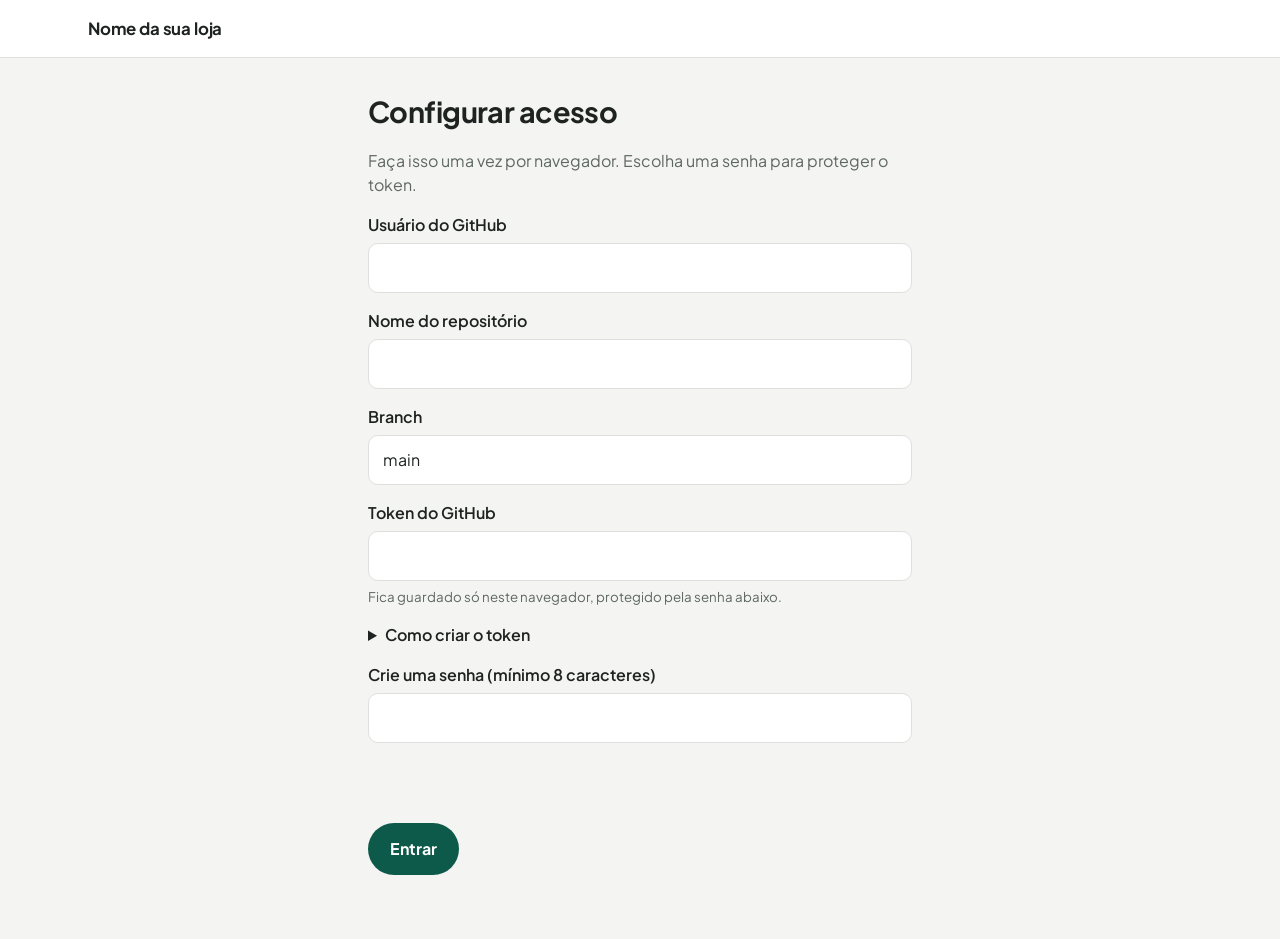
==== admin.html @ 39fffdae "adicionada novos scripts para facilitar o cadastro de produtos" ====
<!doctype html>
<html lang="pt-BR">
<head>
  <meta charset="utf-8">
  <meta name="viewport" content="width=device-width, initial-scale=1">
  <meta name="robots" content="noindex">
  <title>Administração</title>
  <link rel="preconnect" href="https://fonts.googleapis.com">
  <link rel="preconnect" href="https://fonts.gstatic.com" crossorigin>
  <link href="https://fonts.googleapis.com/css2?family=Plus+Jakarta+Sans:wght@500;600;700;800&display=swap" rel="stylesheet">
  <link rel="stylesheet" href="css/style.css">
</head>
<body>
  <header class="cabecalho">
    <div class="conteudo">
      <a class="marca" href="index.html" id="loja-nome">Catálogo</a>
    </div>
  </header>

  <main class="conteudo admin">

    <!-- Tela 1: entrada (primeiro acesso ou senha) -->
    <section id="tela-entrada" hidden>
      <h1 id="entrada-titulo"></h1>
      <p id="entrada-texto"></p>
      <form id="form-entrada">
        <div id="campos-config">
          <div class="campo"><label for="dono">Usuário do GitHub</label><input id="dono" autocomplete="off"></div>
          <div class="campo"><label for="repo">Nome do repositório</label><input id="repo" autocomplete="off"></div>
          <div class="campo"><label for="branch">Branch</label><input id="branch" value="main" autocomplete="off"></div>
          <div class="campo">
            <label for="token">Token do GitHub</label>
            <input id="token" type="password" autocomplete="off">
            <small>Fica guardado só neste navegador, protegido pela senha abaixo.</small>
          </div>
          <details>
            <summary>Como criar o token</summary>
            <ol>
              <li>No GitHub, abra Settings &gt; Developer settings &gt; Personal access tokens &gt; Fine-grained tokens.</li>
              <li>Clique em Generate new token e escolha Only select repositories, marcando só o repositório do catálogo.</li>
              <li>Em Repository permissions, deixe Contents como Read and write.</li>
              <li>Gere o token e cole aqui.</li>
            </ol>
          </details>
        </div>
        <div class="campo">
          <label for="senha" id="rotulo-senha">Senha</label>
          <input id="senha" type="password" autocomplete="current-password" required>
        </div>
        <p id="entrada-erro" class="erro" role="alert"></p>
        <div class="acoes">
          <button class="botao" id="entrar" type="submit">Entrar</button>
          <button class="botao botao-sec" id="reconfigurar" type="button" hidden>Reconfigurar acesso</button>
        </div>
      </form>
    </section>

    <!-- Tela 2: painel -->
    <section id="tela-painel" hidden>
      <h1>Painel</h1>
      <p id="painel-resumo"></p>
      <div class="acoes">
        <button class="botao" id="abrir-form" type="button">Adicionar produto</button>
        <button class="botao botao-sec" id="sair" type="button">Sair</button>
      </div>
    </section>

    <!-- Tela 3: novo produto -->
    <section id="tela-form" hidden>
      <h1>Novo produto</h1>
      <form id="form-produto">
        <div class="campo"><label for="nome">Título</label><input id="nome" maxlength="80" required></div>
        <div class="campo"><label for="descricao">Descrição</label><textarea id="descricao" rows="5" maxlength="1000"></textarea></div>
        <div class="campo">
          <label for="categoria">Categoria</label>
          <input id="categoria" list="lista-categorias" maxlength="40" required>
          <datalist id="lista-categorias"></datalist>
          <small>Escolha uma existente ou digite uma nova.</small>
        </div>
        <div class="campo"><label for="preco">Preço</label><input id="preco" inputmode="decimal" placeholder="89,90" required></div>
        <div class="campo">
          <label for="fotos">Fotos</label>
          <input id="fotos" type="file" accept="image/*" multiple required>
          <small>De 1 a 8 fotos. A primeira é a capa do catálogo.</small>
          <div class="previa" id="previa"></div>
        </div>
        <p id="form-status" class="status" role="status"></p>
        <p id="form-erro" class="erro" role="alert"></p>
        <div class="acoes">
          <button class="botao" id="publicar" type="submit">Publicar produto</button>
          <button class="botao botao-sec" id="cancelar" type="button">Cancelar</button>
        </div>
      </form>
    </section>
  </main>

  <script src="js/produtos.js"></script>
  <script src="js/admin.js"></script>
</body>
</html>
---- css/style.css ----
/* ==========================================================
   Para mudar o visual, altere as variáveis abaixo.
   ========================================================== */
:root {
  --fundo: #F4F5F3;
  --superficie: #FFFFFF;
  --texto: #1E2321;
  --texto-suave: #5E6762;
  --destaque: #0E5A4A;       /* cor do preço e dos destaques */
  --borda: #DDE1DE;
  --foto-vazia: #E3E7E4;
  --ajuste-foto: cover;      /* use "contain" para mostrar a foto inteira, sem cortar */
  --margem: clamp(16px, 4vw, 48px);
  --raio: 14px;
  font-family: "Plus Jakarta Sans", system-ui, -apple-system, "Segoe UI", Roboto, sans-serif;
}

* { box-sizing: border-box; }

[hidden] { display: none !important; }

body {
  margin: 0;
  background: var(--fundo);
  color: var(--texto);
  line-height: 1.5;
  -webkit-font-smoothing: antialiased;
}

img { display: block; max-width: 100%; }
a { color: inherit; }

.conteudo {
  max-width: 1200px;
  margin-inline: auto;
  padding-inline: var(--margem);
}

main { padding-bottom: 64px; }

/* ---------- Cabeçalho ---------- */
.cabecalho {
  background: var(--superficie);
  border-bottom: 1px solid var(--borda);
}
.cabecalho .conteudo { padding-block: 16px; }
.marca {
  font-weight: 700;
  font-size: 1.05rem;
  letter-spacing: -0.01em;
  text-decoration: none;
}

/* ---------- Abertura ---------- */
.hero { padding-block: clamp(32px, 7vw, 72px) clamp(8px, 2vw, 24px); }
.hero h1 {
  margin: 0 0 12px;
  max-width: 14ch;
  font-size: clamp(2.2rem, 6vw, 4rem);
  font-weight: 800;
  line-height: 1.05;
  letter-spacing: -0.03em;
}
.hero p {
  margin: 0;
  max-width: 46ch;
  color: var(--texto-suave);
  font-size: 1.05rem;
}

/* ---------- Categorias e carrossel ---------- */
.categoria { padding-top: clamp(24px, 5vw, 48px); }

.categoria-topo {
  display: flex;
  align-items: center;
  justify-content: space-between;
  gap: 16px;
  margin-bottom: 16px;
}
.categoria h2 {
  margin: 0;
  font-size: 1.35rem;
  letter-spacing: -0.02em;
}

.setas { display: flex; gap: 8px; }

.seta {
  display: grid;
  place-items: center;
  width: 40px;
  height: 40px;
  padding: 0;
  border: 1px solid var(--borda);
  border-radius: 50%;
  background: var(--superficie);
  color: var(--texto);
  cursor: pointer;
}
.seta:disabled { opacity: 0.35; cursor: default; }
.seta:focus-visible,
.miniatura:focus-visible,
.voltar:focus-visible,
.marca:focus-visible,
.slides:focus-visible {
  outline: 3px solid var(--destaque);
  outline-offset: 3px;
}

.trilho {
  display: flex;
  gap: clamp(12px, 2vw, 20px);
  margin: 0 calc(var(--margem) * -1);
  padding: 0 var(--margem) 8px;
  list-style: none;
  overflow-x: auto;
  scroll-snap-type: x proximity;
  scroll-padding-inline: var(--margem);
  scrollbar-width: none;
}
.trilho::-webkit-scrollbar { display: none; }

.item {
  flex: 0 0 clamp(160px, 44vw, 270px);
  scroll-snap-align: start;
}

.produto {
  display: block;
  text-decoration: none;
}
.produto:focus-visible {
  outline: 3px solid var(--destaque);
  outline-offset: 4px;
  border-radius: var(--raio);
}

.foto {
  aspect-ratio: 4 / 5;
  overflow: hidden;
  border-radius: var(--raio);
  background: var(--foto-vazia);
}
.foto img {
  width: 100%;
  height: 100%;
  object-fit: var(--ajuste-foto);
}

.produto h3 {
  margin: 12px 0 2px;
  font-size: 1rem;
  font-weight: 600;
}

.preco {
  margin: 0;
  font-weight: 700;
  color: var(--destaque);
}

/* ---------- Página do produto ---------- */
.detalhe { padding-top: 20px; }

.voltar {
  display: inline-flex;
  align-items: center;
  gap: 6px;
  margin-bottom: 12px;
  padding: 8px 0;
  color: var(--texto-suave);
  font-weight: 600;
  text-decoration: none;
}
.voltar:hover { color: var(--texto); }

.produto-layout { display: grid; gap: 24px; }

.palco { position: relative; }

.slides {
  display: flex;
  overflow-x: auto;
  scroll-snap-type: x mandatory;
  scrollbar-width: none;
  border-radius: var(--raio);
  background: var(--foto-vazia);
}
.slides::-webkit-scrollbar { display: none; }

.slide {
  flex: 0 0 100%;
  aspect-ratio: 4 / 5;
  margin: 0;
  scroll-snap-align: center;
}
.slide img {
  width: 100%;
  height: 100%;
  object-fit: var(--ajuste-foto);
}

.palco .seta {
  position: absolute;
  top: 50%;
  transform: translateY(-50%);
}
.seta-ant { left: 12px; }
.seta-prox { right: 12px; }

.miniaturas {
  display: flex;
  gap: 10px;
  margin-top: 12px;
  padding: 3px;
  overflow-x: auto;
}
.miniatura {
  flex: 0 0 68px;
  aspect-ratio: 1;
  padding: 0;
  overflow: hidden;
  border: 2px solid transparent;
  border-radius: 10px;
  background: var(--foto-vazia);
  cursor: pointer;
}
.miniatura[aria-current="true"] { border-color: var(--destaque); }
.miniatura img {
  width: 100%;
  height: 100%;
  object-fit: cover;
}

.info h1 {
  margin: 0 0 8px;
  font-size: clamp(1.8rem, 4vw, 2.6rem);
  line-height: 1.1;
  letter-spacing: -0.02em;
}
.info .preco { font-size: clamp(1.6rem, 3.5vw, 2.2rem); }

.aviso { padding-block: 24px; }
.aviso h1 { margin: 0 0 8px; font-size: 1.6rem; }
.aviso p { margin: 0; color: var(--texto-suave); }

@media (max-width: 859px) {
  /* No celular a pessoa desliza a foto com o dedo */
  .palco .seta { display: none; }
}

@media (min-width: 860px) {
  .produto-layout {
    grid-template-columns: minmax(0, 1.2fr) minmax(0, 1fr);
    gap: 56px;
    align-items: start;
  }
  .info { position: sticky; top: 32px; }
}

/* ---------- Descrição, WhatsApp e avisos ---------- */
.numero-item { margin: 0 0 4px; color: var(--texto-suave); font-size: 0.9rem; font-weight: 600; }
.descricao { margin: 16px 0 0; max-width: 60ch; color: var(--texto-suave); white-space: pre-line; }
.botao-whatsapp, .botao {
  display: inline-flex; align-items: center; justify-content: center;
  margin-top: 24px; padding: 14px 22px; border: 0; border-radius: 999px;
  background: var(--destaque); color: #fff; font: inherit; font-weight: 700;
  text-decoration: none; cursor: pointer;
}
.botao:disabled { opacity: 0.55; cursor: default; }
.botao-sec { background: transparent; color: var(--texto); border: 1px solid var(--borda); }
.botao-whatsapp:focus-visible, .botao:focus-visible { outline: 3px solid var(--destaque); outline-offset: 3px; }
.aviso-vazio { padding-block: 32px; color: var(--texto-suave); }

/* ---------- Admin ---------- */
.admin { max-width: 640px; padding-top: 32px; }
.admin h1 { margin: 0 0 8px; font-size: 1.8rem; letter-spacing: -0.02em; }
.admin p { color: var(--texto-suave); }
.campo { display: grid; gap: 6px; margin-top: 16px; }
.campo label { font-weight: 600; }
.campo input, .campo textarea {
  width: 100%; padding: 12px 14px; border: 1px solid var(--borda); border-radius: 10px;
  background: var(--superficie); color: var(--texto); font: inherit;
}
.campo input:focus-visible, .campo textarea:focus-visible { outline: 3px solid var(--destaque); outline-offset: 1px; }
.campo small { color: var(--texto-suave); }
.acoes { display: flex; flex-wrap: wrap; gap: 12px; }
.erro { color: #B42318; font-weight: 600; min-height: 1.5em; }
.status { min-height: 1.5em; font-weight: 600; color: var(--destaque); }
.previa { display: flex; flex-wrap: wrap; gap: 8px; margin-top: 8px; }
.previa img { width: 72px; height: 72px; object-fit: cover; border-radius: 10px; }
.admin details { margin-top: 16px; color: var(--texto-suave); }
.admin summary { cursor: pointer; font-weight: 600; color: var(--texto); }
.admin ol { padding-left: 20px; }
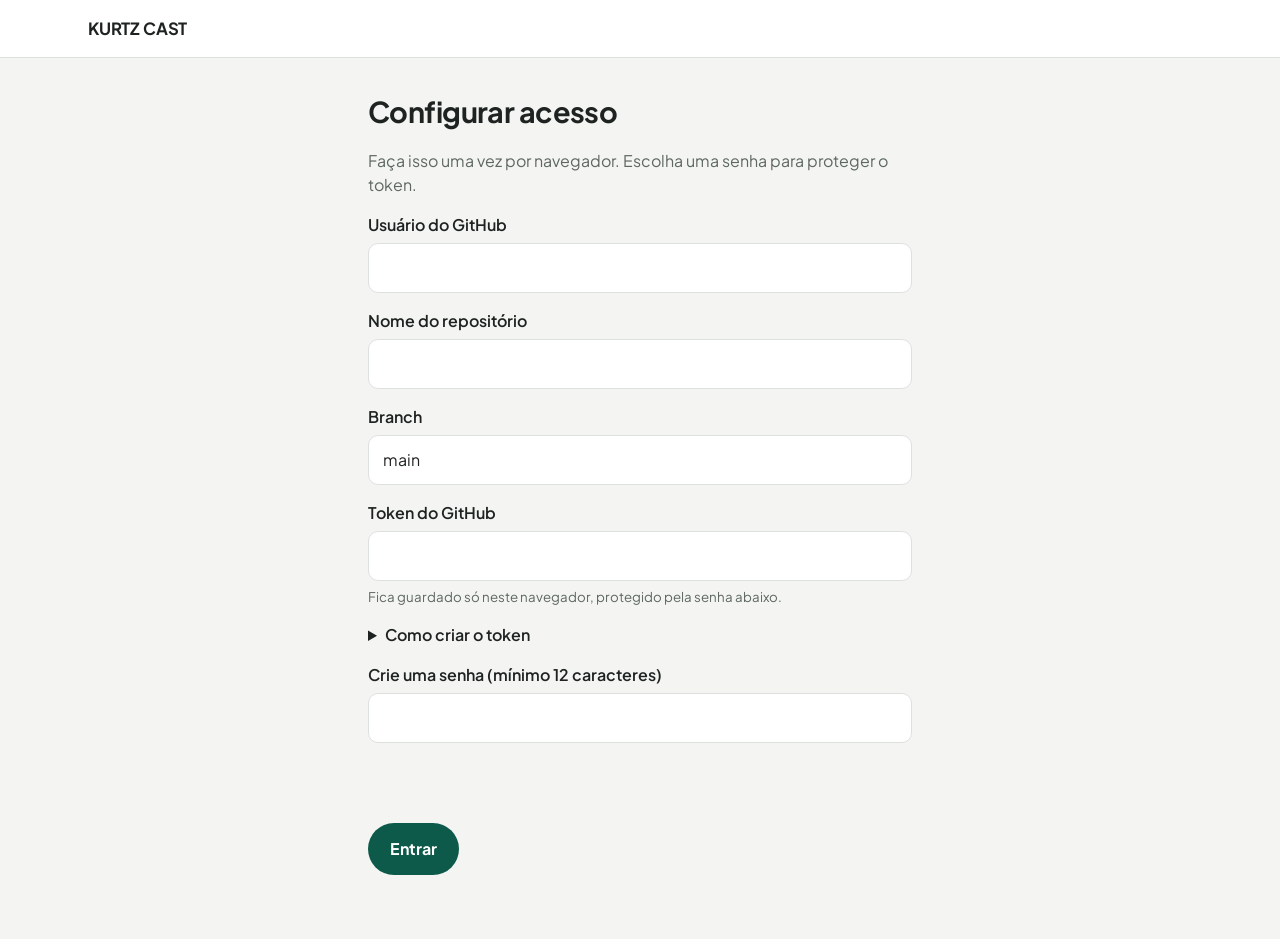
==== commit 779f08ec: "adicionado campo para preencher link do fornecedor e para apagar/editar itens" ====
--- a/admin.html
+++ b/admin.html
@@ -63,11 +63,13 @@
         <button class="botao" id="abrir-form" type="button">Adicionar produto</button>
         <button class="botao botao-sec" id="sair" type="button">Sair</button>
       </div>
+      <h2 id="titulo-lista" hidden>Produtos cadastrados</h2>
+      <ul id="lista-produtos" class="lista-admin"></ul>
     </section>
 
     <!-- Tela 3: novo produto -->
     <section id="tela-form" hidden>
-      <h1>Novo produto</h1>
+      <h1 id="form-titulo">Novo produto</h1>
       <form id="form-produto">
         <div class="campo"><label for="nome">Título</label><input id="nome" maxlength="80" required></div>
         <div class="campo"><label for="descricao">Descrição</label><textarea id="descricao" rows="5" maxlength="1000"></textarea></div>
@@ -79,7 +81,17 @@
         </div>
         <div class="campo"><label for="preco">Preço</label><input id="preco" inputmode="decimal" placeholder="89,90" required></div>
         <div class="campo">
-          <label for="fotos">Fotos</label>
+          <label for="link">Link do fornecedor</label>
+          <input id="link" type="url" placeholder="https://..." autocomplete="off">
+          <small>Opcional. Fica criptografado e só aparece aqui no admin, nunca no catálogo.</small>
+        </div>
+        <div class="campo" id="fotos-atuais" hidden>
+          <span class="rotulo">Fotos atuais</span>
+          <div class="previa" id="lista-fotos-atuais"></div>
+          <small>Marque as fotos que deseja remover. A primeira que sobrar é a capa.</small>
+        </div>
+        <div class="campo">
+          <label for="fotos" id="rotulo-fotos">Fotos</label>
           <input id="fotos" type="file" accept="image/*" multiple required>
           <small>De 1 a 8 fotos. A primeira é a capa do catálogo.</small>
           <div class="previa" id="previa"></div>
@@ -97,4 +109,4 @@
   <script src="js/produtos.js"></script>
   <script src="js/admin.js"></script>
 </body>
-</html>
+</html>
